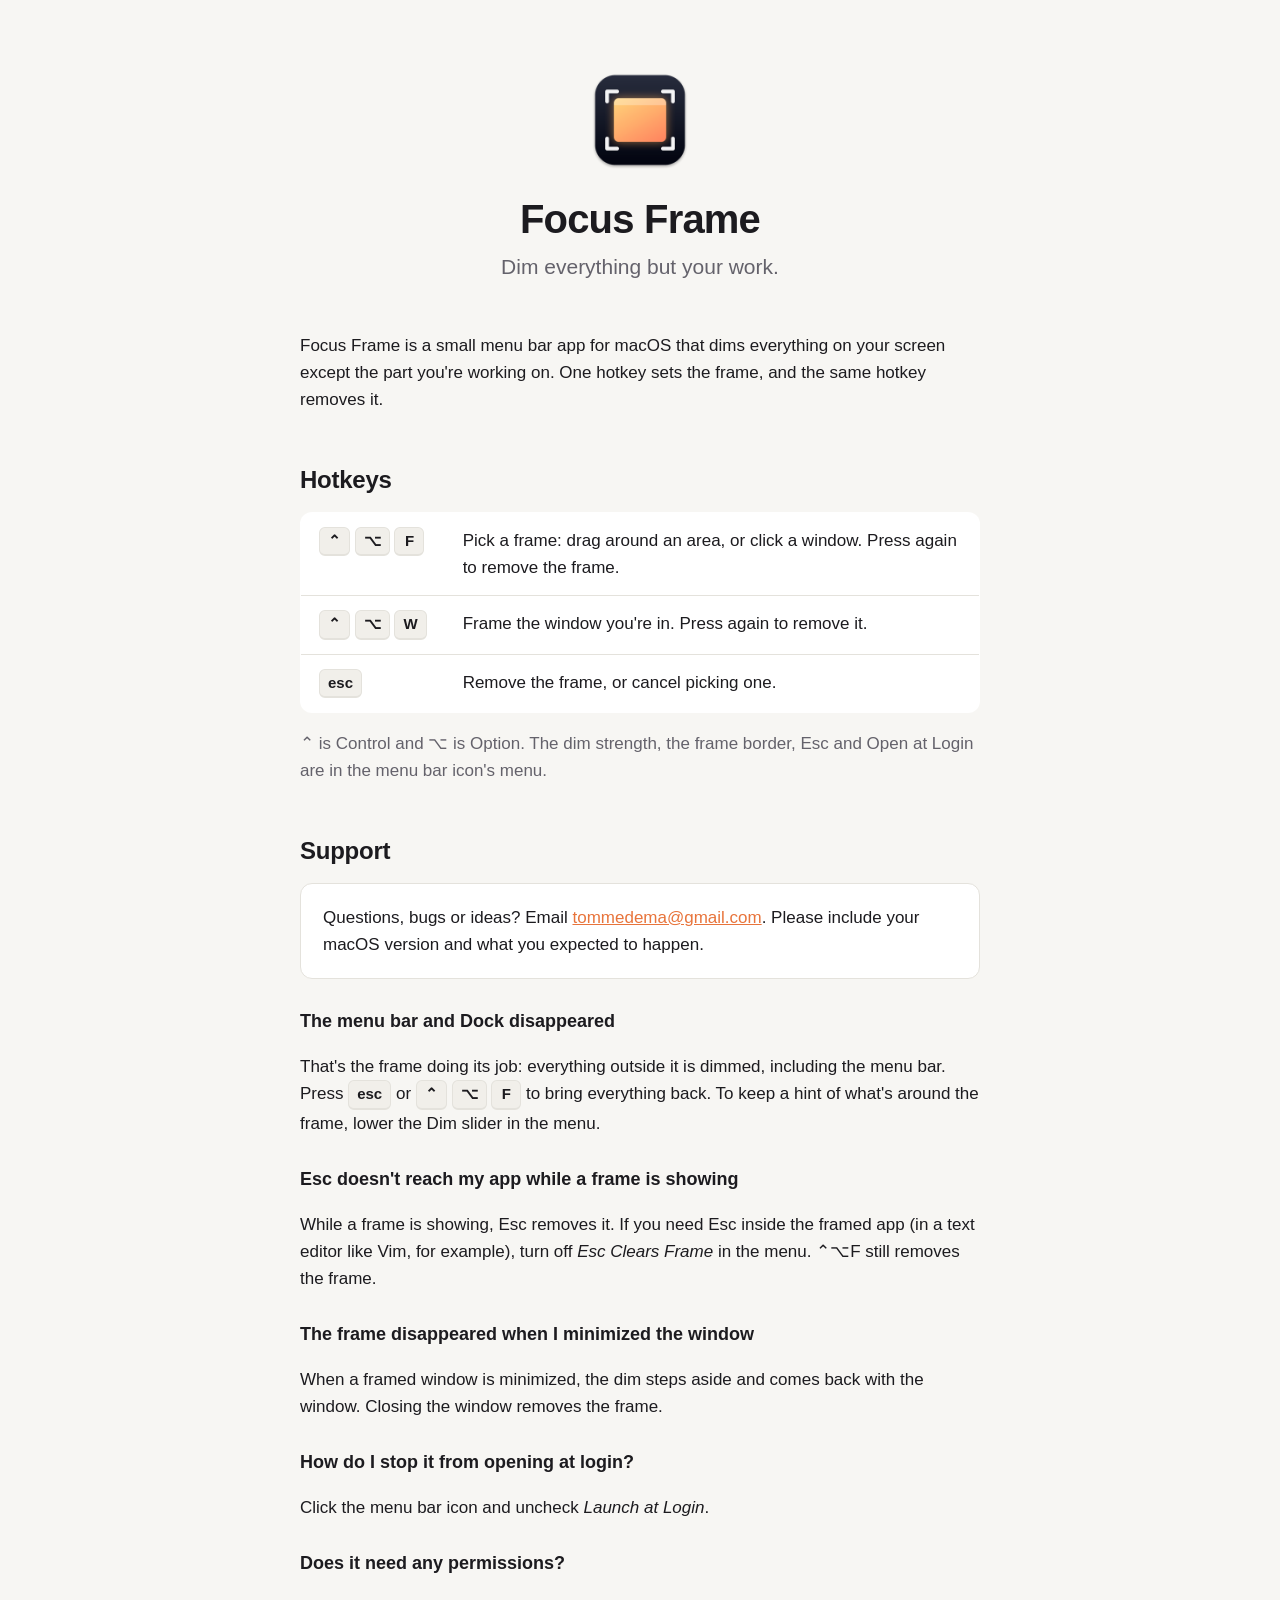
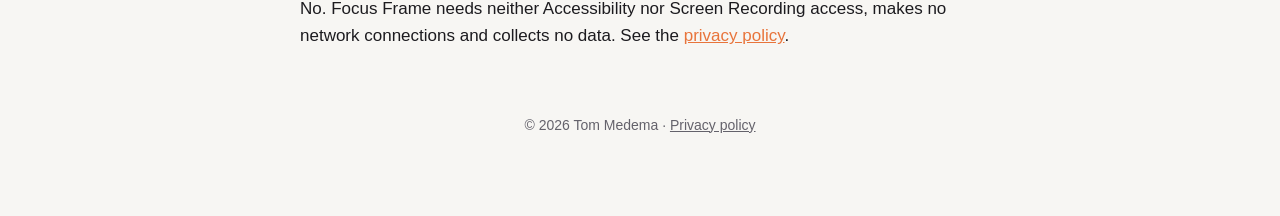
==== index.html @ 687fe002 "Update site" ====
<!doctype html>
<html lang="en">
<head>
  <meta charset="utf-8">
  <meta name="viewport" content="width=device-width, initial-scale=1">
  <title>Focus Frame for Mac</title>
  <meta name="description" content="Focus Frame dims everything on your Mac's screen except the part you're working on. One hotkey sets the frame, the same hotkey removes it.">
  <link rel="icon" href="favicon.png">
  <link rel="stylesheet" href="style.css">
</head>
<body>
<main>
  <header>
    <img class="icon" src="icon.png" alt="Focus Frame icon" width="112" height="112">
    <h1>Focus Frame</h1>
    <p class="tagline">Dim everything but your work.</p>
    <!-- SCREENSHOT -->
  </header>

  <p>Focus Frame is a small menu bar app for macOS that dims everything on your screen except the part
  you're working on. One hotkey sets the frame, and the same hotkey removes it.</p>

  <h2>Hotkeys</h2>
  <table class="keys">
    <tr><td><kbd>⌃</kbd> <kbd>⌥</kbd> <kbd>F</kbd></td>
        <td>Pick a frame: drag around an area, or click a window. Press again to remove the frame.</td></tr>
    <tr><td><kbd>⌃</kbd> <kbd>⌥</kbd> <kbd>W</kbd></td>
        <td>Frame the window you're in. Press again to remove it.</td></tr>
    <tr><td><kbd>esc</kbd></td>
        <td>Remove the frame, or cancel picking one.</td></tr>
  </table>
  <p class="muted">⌃ is Control and ⌥ is Option. The dim strength, the frame border, Esc and Open at
  Login are in the menu bar icon's menu.</p>

  <h2>Support</h2>
  <div class="card">
    <p style="margin:0">Questions, bugs or ideas? Email
    <a href="mailto:tommedema@gmail.com?subject=Focus%20Frame">tommedema@gmail.com</a>.
    Please include your macOS version and what you expected to happen.</p>
  </div>

  <h3>The menu bar and Dock disappeared</h3>
  <p>That's the frame doing its job: everything outside it is dimmed, including the menu bar. Press
  <kbd>esc</kbd> or <kbd>⌃</kbd> <kbd>⌥</kbd> <kbd>F</kbd> to bring everything back. To keep a hint of
  what's around the frame, lower the Dim slider in the menu.</p>

  <h3>Esc doesn't reach my app while a frame is showing</h3>
  <p>While a frame is showing, Esc removes it. If you need Esc inside the framed app (in a text editor
  like Vim, for example), turn off <em>Esc Clears Frame</em> in the menu. ⌃⌥F still removes the frame.</p>

  <h3>The frame disappeared when I minimized the window</h3>
  <p>When a framed window is minimized, the dim steps aside and comes back with the window. Closing the
  window removes the frame.</p>

  <h3>How do I stop it from opening at login?</h3>
  <p>Click the menu bar icon and uncheck <em>Launch at Login</em>.</p>

  <h3>Does it need any permissions?</h3>
  <p>No. Focus Frame needs neither Accessibility nor Screen Recording access, makes no network
  connections and collects no data. See the <a href="privacy.html">privacy policy</a>.</p>

  <footer>
    © 2026 Tom Medema · <a href="privacy.html">Privacy policy</a>
  </footer>
</main>
</body>
</html>
---- style.css ----
:root {
  --bg: #f7f6f3;
  --surface: #ffffff;
  --text: #1c1b1f;
  --muted: #64626b;
  --border: #e4e2dc;
  --accent: #e8743b;
  --key-bg: #f1efea;
  color-scheme: light dark;
}

@media (prefers-color-scheme: dark) {
  :root {
    --bg: #111114;
    --surface: #1a1a1f;
    --text: #ecebef;
    --muted: #a09fa8;
    --border: #2c2c33;
    --accent: #ff9a5c;
    --key-bg: #26262d;
  }
}

* { box-sizing: border-box; }

body {
  margin: 0;
  background: var(--bg);
  color: var(--text);
  font: 17px/1.6 -apple-system, BlinkMacSystemFont, "SF Pro Text", "Helvetica Neue", sans-serif;
  -webkit-font-smoothing: antialiased;
}

main {
  max-width: 720px;
  margin: 0 auto;
  padding: 64px 20px 80px;
}

header { text-align: center; margin-bottom: 48px; }
header img.icon { width: 112px; height: 112px; }
h1 { font-size: 40px; line-height: 1.15; margin: 12px 0 8px; letter-spacing: -0.02em; }
.tagline { font-size: 21px; color: var(--muted); margin: 0; }
.shot { display: block; width: 100%; height: auto; border-radius: 12px; margin: 40px 0 0;
        box-shadow: 0 24px 60px rgba(0, 0, 0, 0.25); }

h2 { font-size: 24px; margin: 48px 0 12px; letter-spacing: -0.01em; }
h3 { font-size: 18px; margin: 28px 0 4px; }
p, li { color: var(--text); }
.muted { color: var(--muted); }
a { color: var(--accent); }

.keys {
  width: 100%;
  border-collapse: collapse;
  background: var(--surface);
  border: 1px solid var(--border);
  border-radius: 12px;
  overflow: hidden;
}
.keys td { padding: 14px 18px; border-top: 1px solid var(--border); vertical-align: top; }
.keys tr:first-child td { border-top: none; }
.keys td:first-child { white-space: nowrap; width: 1%; }
kbd {
  display: inline-block;
  min-width: 2em;
  padding: 2px 8px;
  border: 1px solid var(--border);
  border-bottom-width: 2px;
  border-radius: 6px;
  background: var(--key-bg);
  font: 600 15px/1.5 -apple-system, BlinkMacSystemFont, sans-serif;
  text-align: center;
}

.card {
  background: var(--surface);
  border: 1px solid var(--border);
  border-radius: 12px;
  padding: 20px 22px;
}

footer { margin-top: 64px; text-align: center; font-size: 14px; color: var(--muted); }
footer a { color: var(--muted); }

@media (max-width: 520px) {
  main { padding-top: 40px; }
  h1 { font-size: 32px; }
  .keys td { padding: 12px; }
}
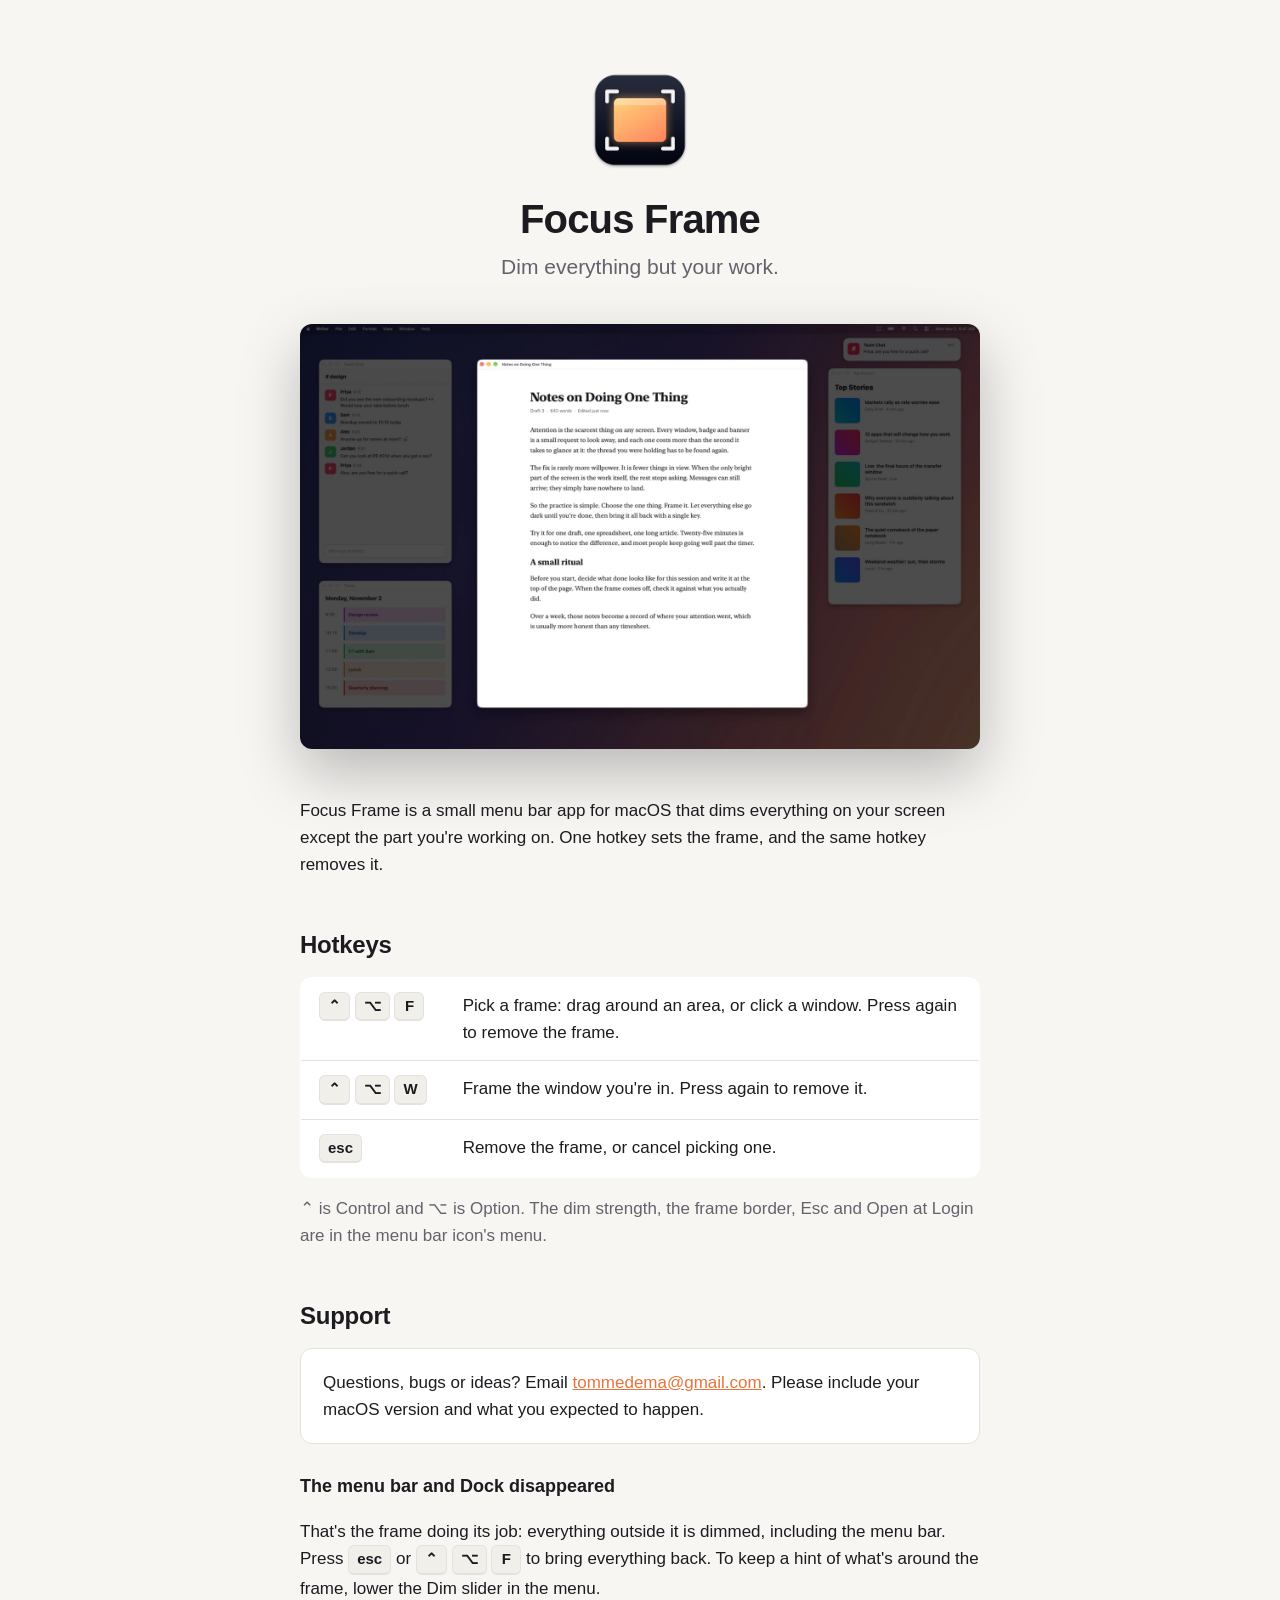
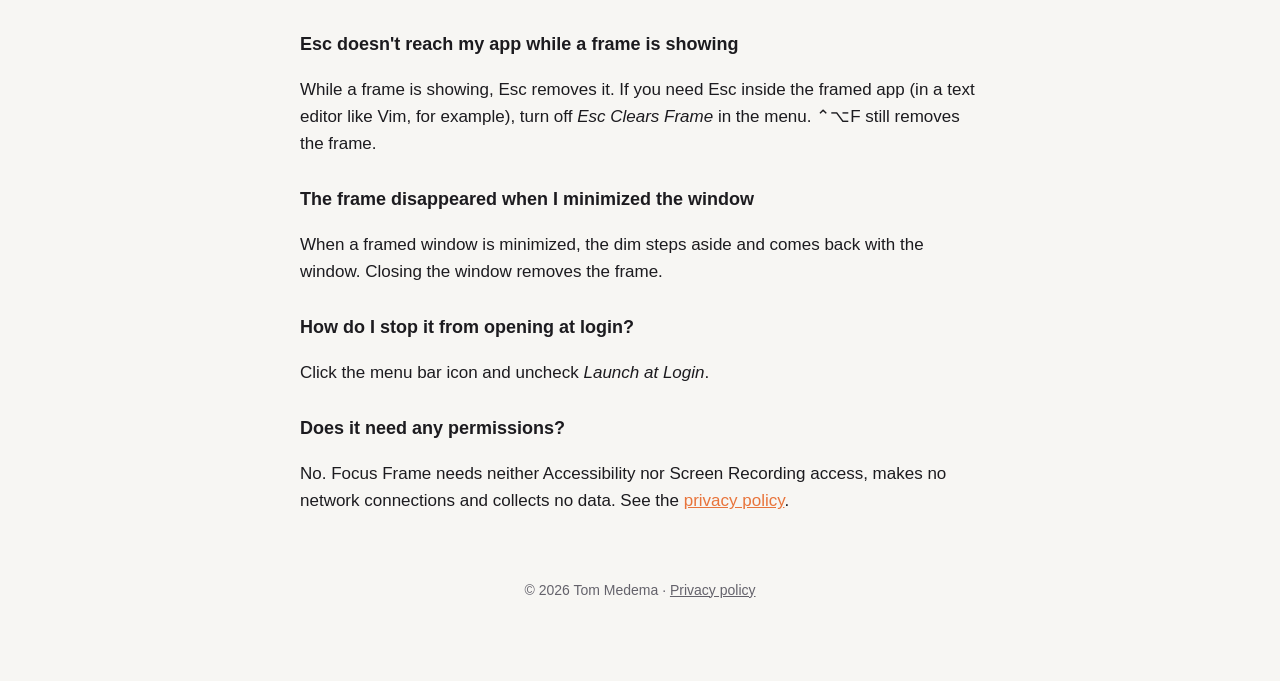
==== commit 849a1e66: "Update site" ====
--- a/index.html
+++ b/index.html
@@ -14,7 +14,8 @@
     <img class="icon" src="icon.png" alt="Focus Frame icon" width="112" height="112">
     <h1>Focus Frame</h1>
     <p class="tagline">Dim everything but your work.</p>
-    <!-- SCREENSHOT -->
+    <img class="shot" src="screenshot.jpg" width="1600" height="1000"
+         alt="A writing app framed by Focus Frame while chat, news and calendar windows around it are dimmed">
   </header>
 
   <p>Focus Frame is a small menu bar app for macOS that dims everything on your screen except the part
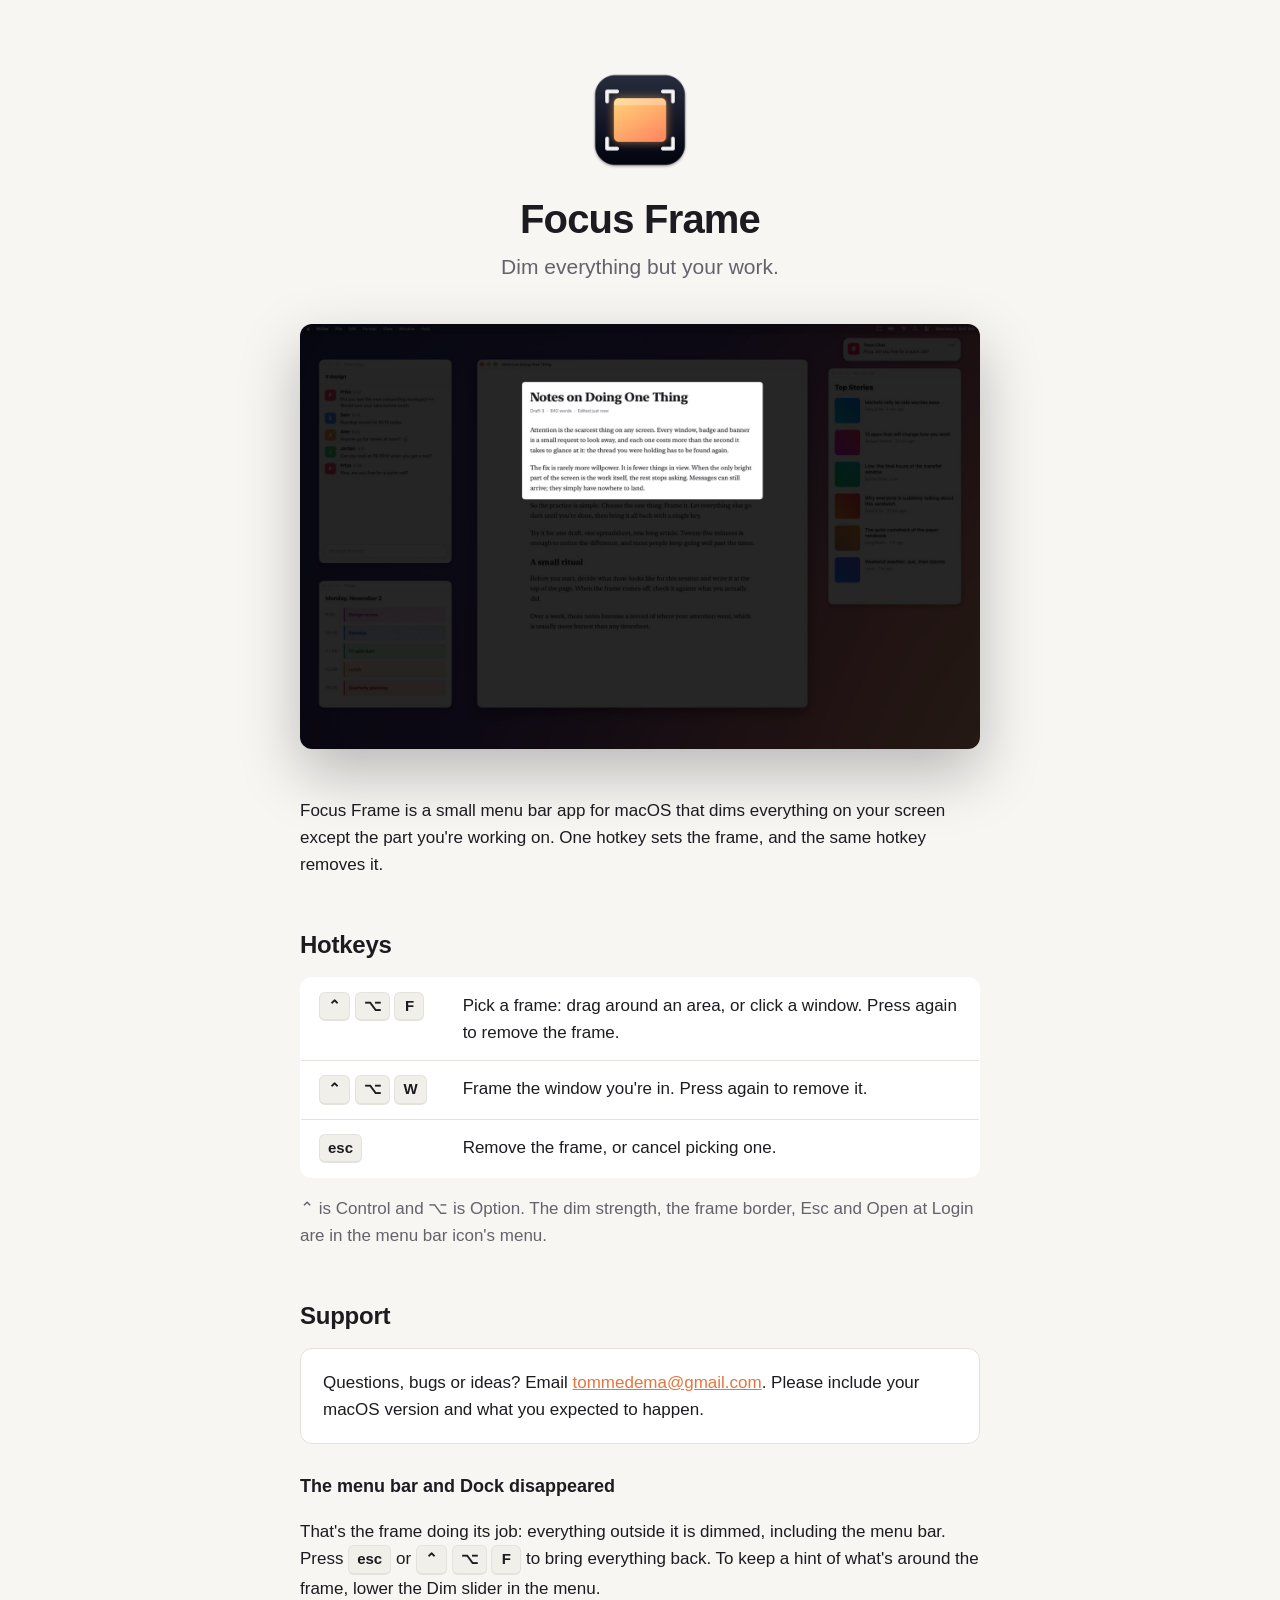
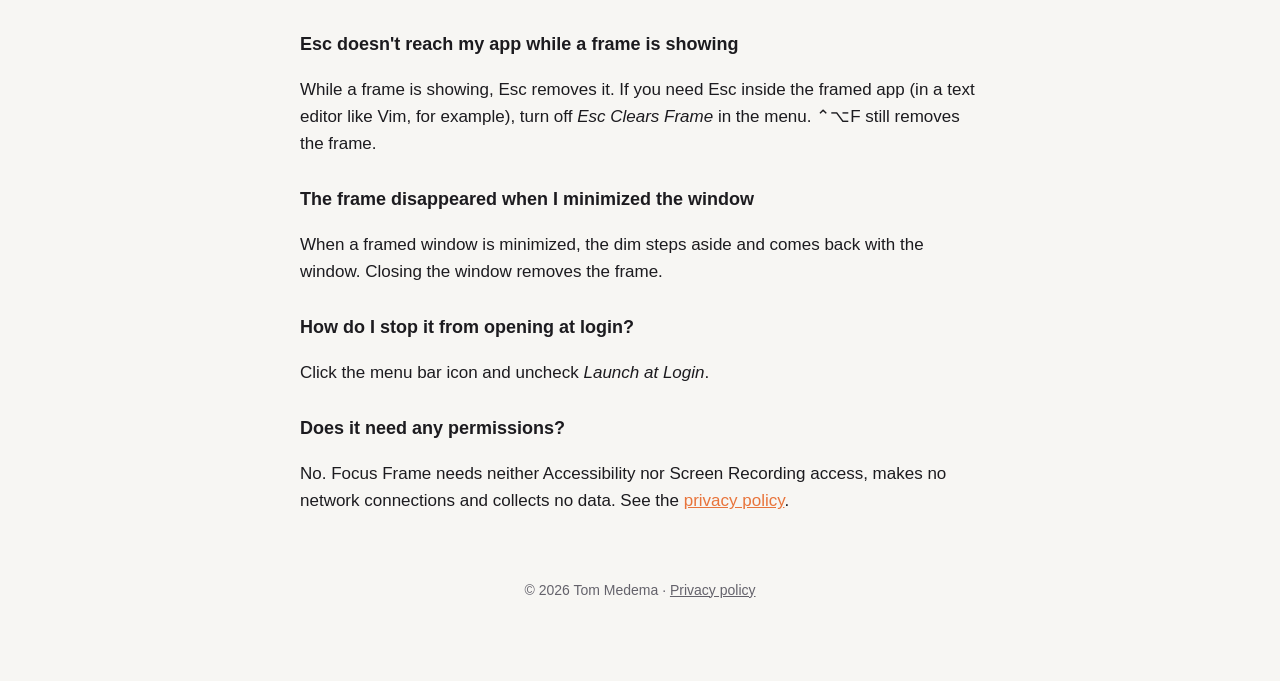
==== commit cdd3a75b: "Update site" ====
--- a/index.html
+++ b/index.html
@@ -15,7 +15,7 @@
     <h1>Focus Frame</h1>
     <p class="tagline">Dim everything but your work.</p>
     <img class="shot" src="screenshot.jpg" width="1600" height="1000"
-         alt="A writing app framed by Focus Frame while chat, news and calendar windows around it are dimmed">
+         alt="Focus Frame lighting the opening paragraphs of a document while the rest of the screen, including chat, news and calendar windows, is dimmed">
   </header>
 
   <p>Focus Frame is a small menu bar app for macOS that dims everything on your screen except the part
